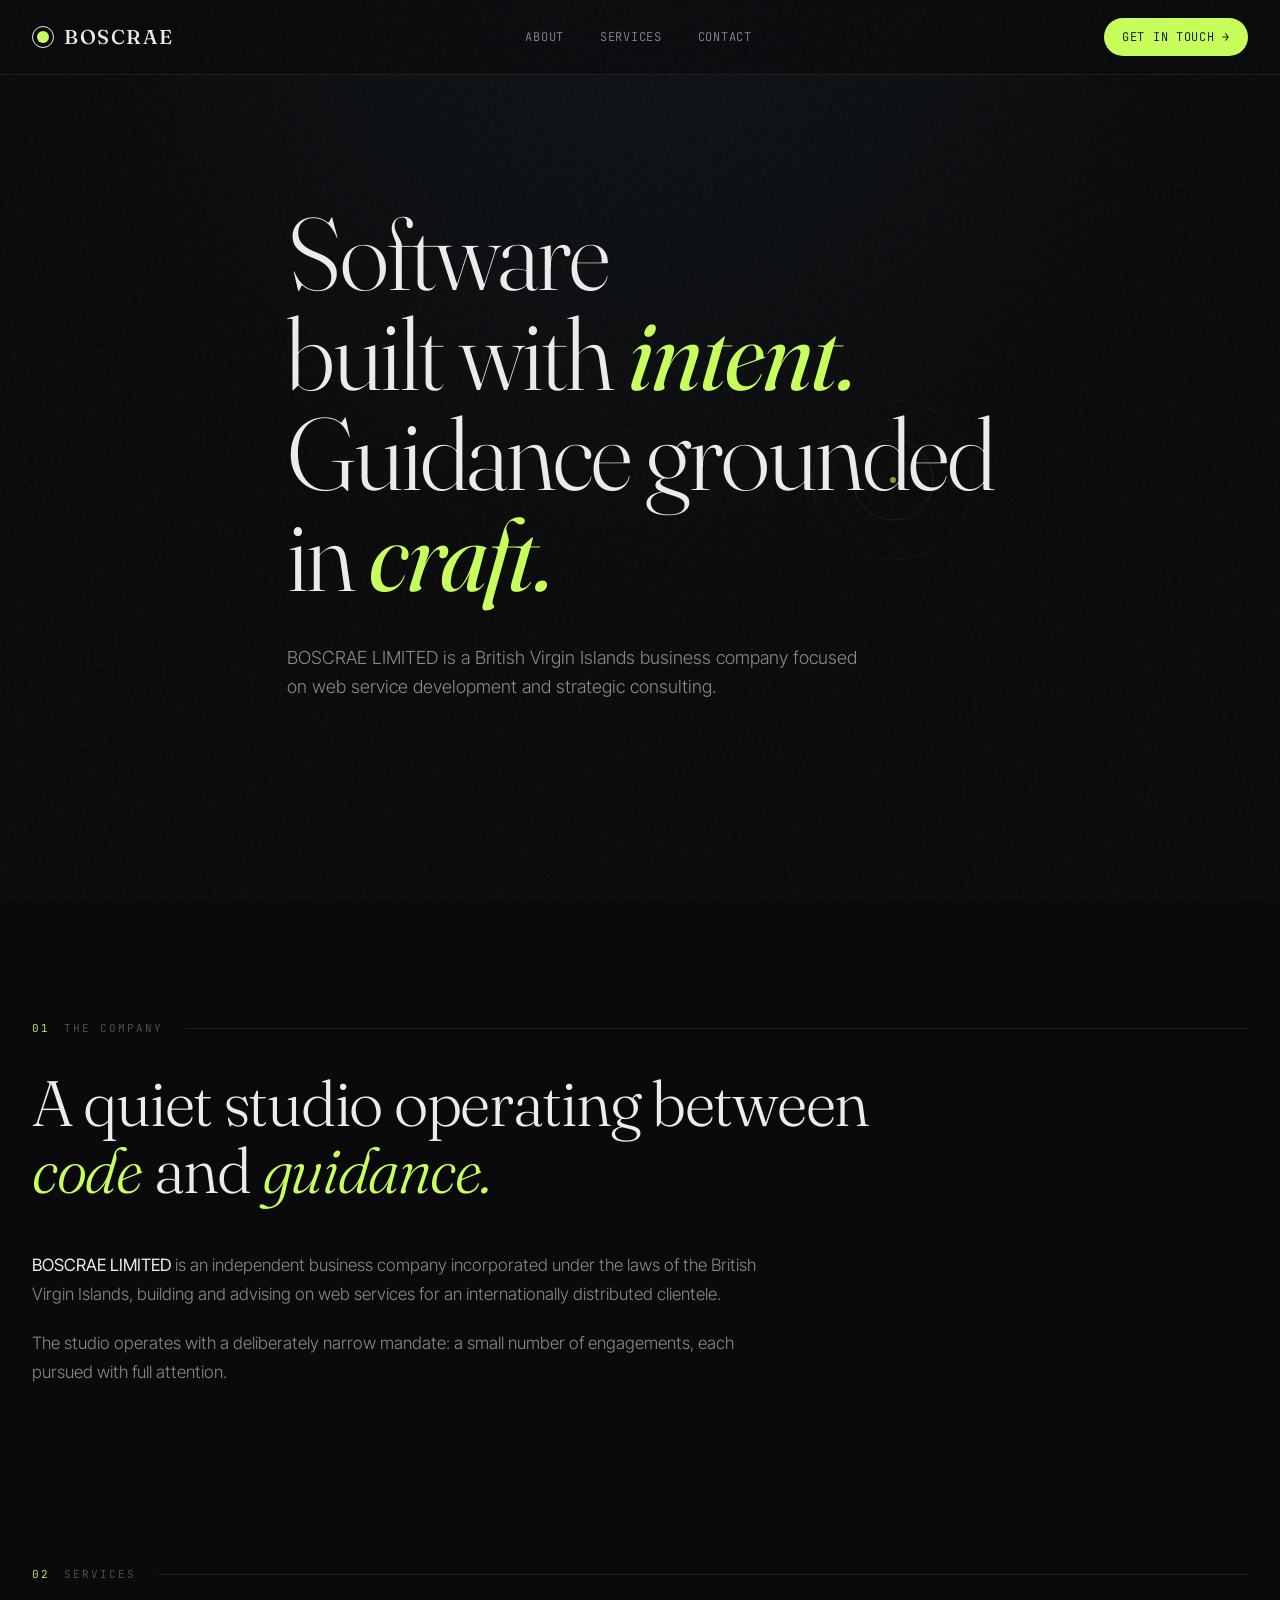
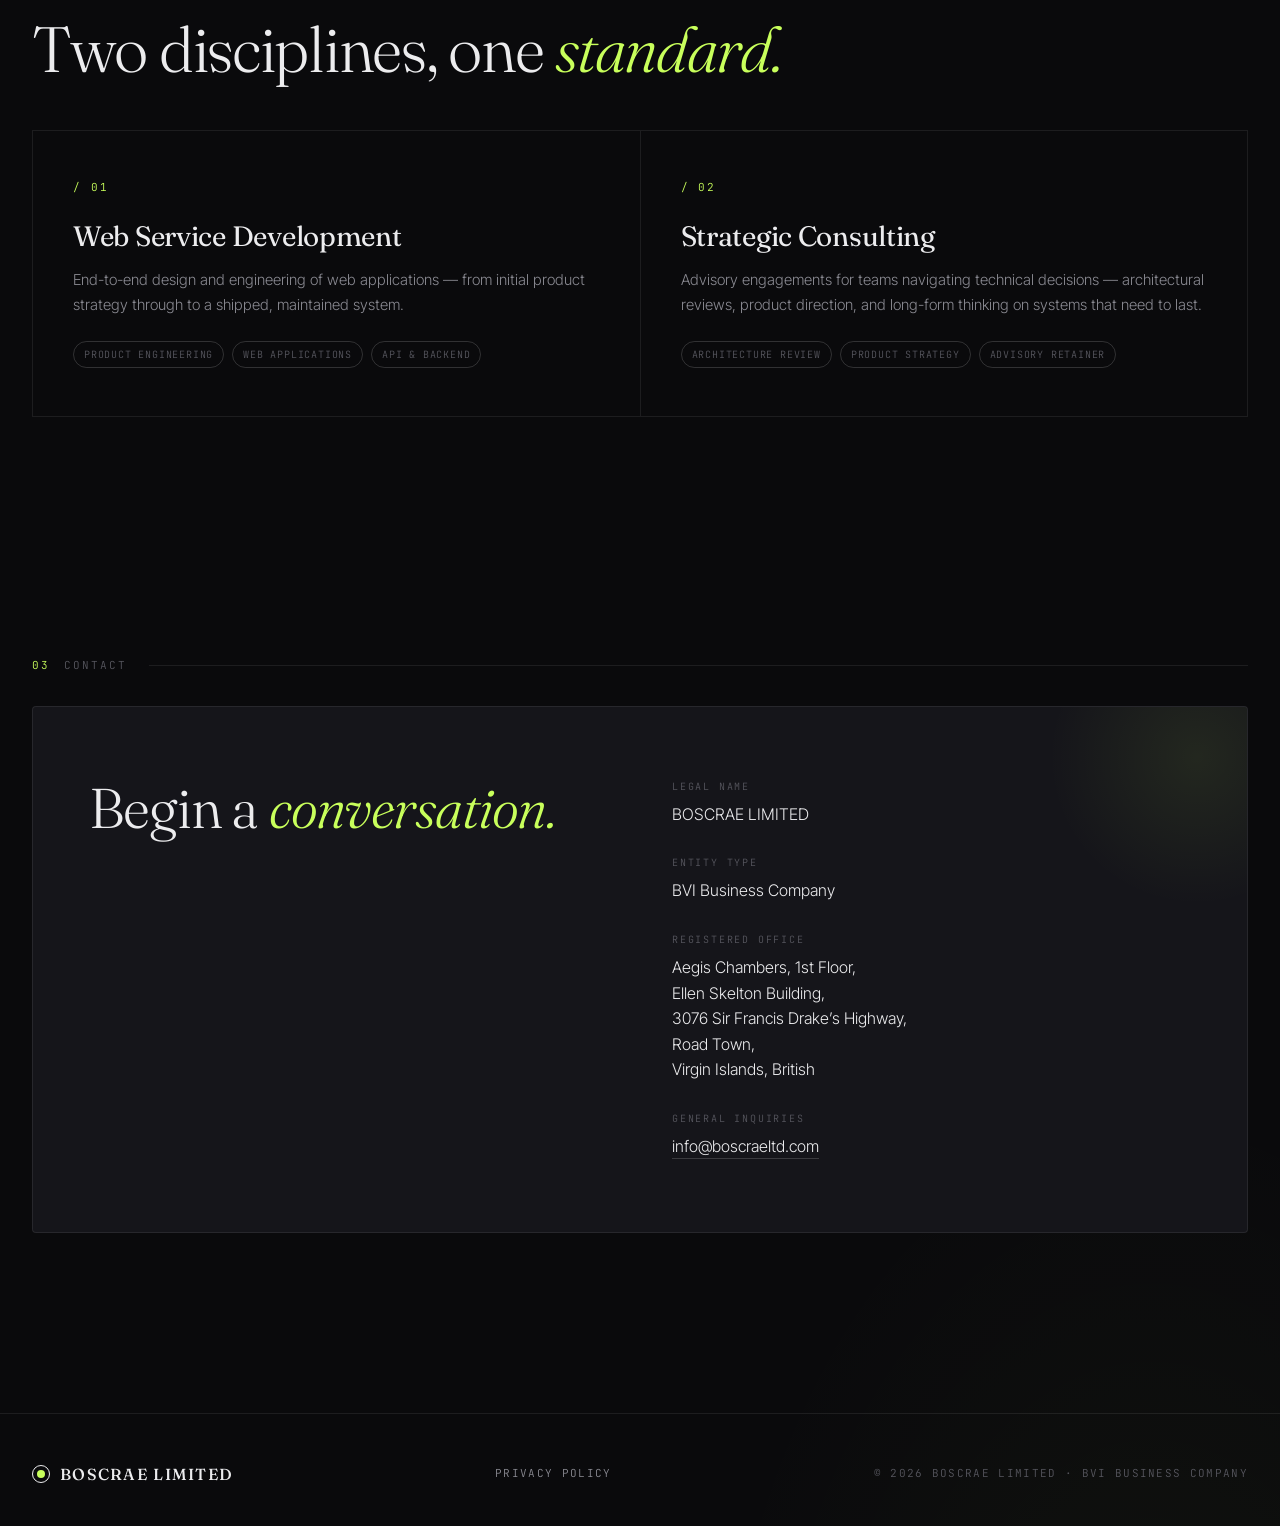
==== index.html @ a2f802ce "Add files via upload" ====
<!DOCTYPE html>
<html lang="en">
<head>
<meta charset="UTF-8" />
<meta name="viewport" content="width=device-width, initial-scale=1.0" />
<title>BOSCRAE LIMITED — Software Development & Consulting</title>
<meta name="description" content="BOSCRAE LIMITED is a British Virgin Islands business company providing web service development and consulting." />
<link rel="canonical" href="https://boscraeltd.com/" />
<link rel="preconnect" href="https://fonts.googleapis.com">
<link rel="preconnect" href="https://fonts.gstatic.com" crossorigin>
<link href="https://fonts.googleapis.com/css2?family=Fraunces:opsz,wght@9..144,300;9..144,400;9..144,500;9..144,600&family=JetBrains+Mono:wght@300;400;500&family=Inter+Tight:wght@300;400;500;600&display=swap" rel="stylesheet">
<style>
  :root {
    --bg: #0a0a0c;
    --bg-2: #101013;
    --surface: #15151a;
    --line: rgba(255,255,255,0.08);
    --line-strong: rgba(255,255,255,0.16);
    --text: #ececee;
    --text-dim: #8a8a92;
    --text-mute: #56565e;
    --accent: #c8ff5b;
    --accent-2: #6ee7ff;
    --serif: "Fraunces", "Times New Roman", serif;
    --sans: "Inter Tight", -apple-system, BlinkMacSystemFont, sans-serif;
    --mono: "JetBrains Mono", ui-monospace, monospace;
  }

  * { box-sizing: border-box; margin: 0; padding: 0; }
  html { scroll-behavior: smooth; }
  body {
    background: var(--bg);
    color: var(--text);
    font-family: var(--sans);
    font-weight: 300;
    line-height: 1.5;
    -webkit-font-smoothing: antialiased;
    overflow-x: hidden;
    background-image:
      radial-gradient(ellipse 80% 50% at 50% -10%, rgba(110,231,255,0.06), transparent 60%),
      radial-gradient(ellipse 60% 40% at 90% 110%, rgba(200,255,91,0.04), transparent 60%);
  }

  body::before {
    content: "";
    position: fixed; inset: 0;
    pointer-events: none;
    opacity: 0.035;
    z-index: 100;
    background-image: url("data:image/svg+xml,%3Csvg viewBox='0 0 200 200' xmlns='http://www.w3.org/2000/svg'%3E%3Cfilter id='n'%3E%3CfeTurbulence type='fractalNoise' baseFrequency='0.9' numOctaves='3'/%3E%3C/filter%3E%3Crect width='100%25' height='100%25' filter='url(%23n)'/%3E%3C/svg%3E");
  }

  .container {
    max-width: 1280px;
    margin: 0 auto;
    padding: 0 32px;
  }

  /* ============ NAV ============ */
  nav {
    position: fixed;
    top: 0; left: 0; right: 0;
    z-index: 50;
    backdrop-filter: blur(20px);
    -webkit-backdrop-filter: blur(20px);
    background: rgba(10,10,12,0.65);
    border-bottom: 1px solid var(--line);
  }
  .nav-inner {
    display: flex;
    align-items: center;
    justify-content: space-between;
    padding: 18px 32px;
    max-width: 1280px;
    margin: 0 auto;
  }
  .logo {
    font-family: var(--serif);
    font-size: 20px;
    font-weight: 500;
    letter-spacing: 0.08em;
    display: flex;
    align-items: center;
    gap: 10px;
  }
  .logo-mark {
    width: 22px; height: 22px;
    border: 1.5px solid var(--text);
    border-radius: 50%;
    position: relative;
    display: inline-block;
  }
  .logo-mark::after {
    content: "";
    position: absolute;
    inset: 4px;
    background: var(--accent);
    border-radius: 50%;
  }
  .nav-links {
    display: flex;
    gap: 36px;
    font-family: var(--mono);
    font-size: 12px;
    letter-spacing: 0.06em;
    text-transform: uppercase;
  }
  .nav-links a {
    color: var(--text-dim);
    text-decoration: none;
    transition: color 0.2s;
  }
  .nav-links a:hover { color: var(--text); }
  .nav-cta {
    font-family: var(--mono);
    font-size: 12px;
    letter-spacing: 0.06em;
    text-transform: uppercase;
    color: var(--bg);
    background: var(--accent);
    padding: 10px 18px;
    border-radius: 100px;
    text-decoration: none;
    transition: transform 0.2s, box-shadow 0.2s;
  }
  .nav-cta:hover {
    transform: translateY(-1px);
    box-shadow: 0 8px 24px rgba(200,255,91,0.2);
  }

  @media (max-width: 768px) {
    .nav-links { display: none; }
  }

  /* ============ HERO ============ */
  .hero {
    min-height: 100vh;
    display: flex;
    flex-direction: column;
    justify-content: center;
    position: relative;
    padding: 140px 0 80px;
  }
  .hero-meta {
    display: flex;
    align-items: center;
    gap: 14px;
    font-family: var(--mono);
    font-size: 11px;
    letter-spacing: 0.18em;
    text-transform: uppercase;
    color: var(--text-mute);
    margin-bottom: 48px;
    animation: fadeUp 0.8s ease 0.1s both;
  }
  .hero-meta .dot {
    width: 6px; height: 6px;
    background: var(--accent);
    border-radius: 50%;
    box-shadow: 0 0 12px var(--accent);
  }
  .hero-meta .divider {
    width: 40px; height: 1px;
    background: var(--line-strong);
  }
  h1 {
    font-family: var(--serif);
    font-weight: 300;
    font-size: clamp(48px, 8vw, 112px);
    line-height: 0.98;
    letter-spacing: -0.02em;
    margin-bottom: 40px;
    animation: fadeUp 0.9s ease 0.2s both;
  }
  h1 em {
    font-style: italic;
    font-weight: 400;
    color: var(--accent);
    font-feature-settings: "ss01";
  }
  .hero-sub {
    max-width: 580px;
    font-size: 18px;
    color: var(--text-dim);
    margin-bottom: 56px;
    line-height: 1.6;
    animation: fadeUp 1s ease 0.35s both;
  }
  .hero-grid {
    display: grid;
    grid-template-columns: repeat(3, 1fr);
    gap: 24px;
    border-top: 1px solid var(--line);
    padding-top: 32px;
    animation: fadeUp 1.1s ease 0.5s both;
  }
  .hero-grid > div {
    border-left: 1px solid var(--line);
    padding-left: 20px;
  }
  .hero-grid > div:first-child {
    border-left: none;
    padding-left: 0;
  }
  .hero-grid-label {
    font-family: var(--mono);
    font-size: 10px;
    letter-spacing: 0.18em;
    text-transform: uppercase;
    color: var(--text-mute);
    margin-bottom: 8px;
  }
  .hero-grid-value {
    font-family: var(--serif);
    font-size: 18px;
    color: var(--text);
  }
  @media (max-width: 768px) {
    .hero-grid { grid-template-columns: 1fr; gap: 0; }
    .hero-grid > div {
      border-left: none;
      padding-left: 0;
      padding-top: 18px;
      padding-bottom: 18px;
      border-top: 1px solid var(--line);
    }
    .hero-grid > div:first-child {
      border-top: none;
      padding-top: 0;
    }
  }

  @keyframes fadeUp {
    from { opacity: 0; transform: translateY(20px); }
    to { opacity: 1; transform: translateY(0); }
  }

  /* ============ SECTIONS ============ */
  section.block {
    padding: 120px 0;
    position: relative;
  }

  .section-label {
    display: flex;
    align-items: center;
    gap: 14px;
    font-family: var(--mono);
    font-size: 11px;
    letter-spacing: 0.18em;
    text-transform: uppercase;
    color: var(--text-mute);
    margin-bottom: 32px;
  }
  .section-label .num {
    color: var(--accent);
  }
  .section-label::after {
    content: "";
    flex: 1;
    height: 1px;
    background: var(--line);
    margin-left: 8px;
  }

  h2 {
    font-family: var(--serif);
    font-weight: 300;
    font-size: clamp(36px, 5vw, 64px);
    line-height: 1.05;
    letter-spacing: -0.02em;
    margin-bottom: 48px;
    max-width: 900px;
  }
  h2 em {
    font-style: italic;
    color: var(--accent);
  }

  /* ============ ABOUT ============ */
  .about-grid {
    display: grid;
    grid-template-columns: 1fr 1.2fr;
    gap: 80px;
    align-items: start;
  }
  .about-text {
    max-width: 760px;
  }
  .about-text p {
    font-size: 17px;
    line-height: 1.7;
    color: var(--text-dim);
    margin-bottom: 20px;
  }
  .about-text p strong {
    color: var(--text);
    font-weight: 400;
  }
  .about-card {
    background: var(--surface);
    border: 1px solid var(--line);
    border-radius: 4px;
    padding: 36px;
    position: relative;
    overflow: hidden;
  }
  .about-card::before {
    content: "";
    position: absolute;
    top: 0; left: 0; right: 0;
    height: 1px;
    background: linear-gradient(90deg, transparent, var(--accent), transparent);
  }
  .about-card-row {
    display: grid;
    grid-template-columns: 150px 1fr;
    padding: 20px 0;
    border-bottom: 1px solid var(--line);
    gap: 24px;
  }
  .about-card-row:last-child { border-bottom: none; }
  .about-card-row:first-child { padding-top: 0; }
  .about-card-key {
    font-family: var(--mono);
    font-size: 11px;
    letter-spacing: 0.12em;
    text-transform: uppercase;
    color: var(--text-mute);
    padding-top: 3px;
  }
  .about-card-val {
    font-size: 15px;
    color: var(--text);
    line-height: 1.6;
  }

  @media (max-width: 900px) {
    .about-grid { grid-template-columns: 1fr; gap: 48px; }
    .about-card-row { grid-template-columns: 1fr; gap: 8px; }
  }

  /* ============ SERVICES ============ */
  .services {
    display: grid;
    grid-template-columns: repeat(2, 1fr);
    gap: 0;
    border-top: 1px solid var(--line);
    border-left: 1px solid var(--line);
  }
  .service {
    padding: 48px 40px;
    border-right: 1px solid var(--line);
    border-bottom: 1px solid var(--line);
    transition: background 0.3s;
    position: relative;
  }
  .service:hover {
    background: var(--bg-2);
  }
  .service-num {
    font-family: var(--mono);
    font-size: 11px;
    letter-spacing: 0.18em;
    color: var(--accent);
    margin-bottom: 24px;
  }
  .service-title {
    font-family: var(--serif);
    font-size: 28px;
    font-weight: 400;
    line-height: 1.15;
    margin-bottom: 16px;
    letter-spacing: -0.01em;
  }
  .service-desc {
    color: var(--text-dim);
    font-size: 15px;
    line-height: 1.65;
    margin-bottom: 24px;
  }
  .service-tags {
    display: flex;
    flex-wrap: wrap;
    gap: 8px;
  }
  .service-tag {
    font-family: var(--mono);
    font-size: 10px;
    letter-spacing: 0.08em;
    text-transform: uppercase;
    color: var(--text-mute);
    padding: 5px 10px;
    border: 1px solid var(--line-strong);
    border-radius: 100px;
  }

  @media (max-width: 768px) {
    .services { grid-template-columns: 1fr; }
  }

  /* ============ CONTACT ============ */
  .contact-block {
    background: var(--surface);
    border: 1px solid var(--line);
    border-radius: 4px;
    padding: 72px 56px;
    position: relative;
    overflow: hidden;
  }
  .contact-block::before {
    content: "";
    position: absolute;
    top: -100px; right: -100px;
    width: 300px; height: 300px;
    background: radial-gradient(circle, rgba(200,255,91,0.08), transparent 70%);
    pointer-events: none;
  }
  .contact-grid {
    display: grid;
    grid-template-columns: 1fr 1fr;
    gap: 64px;
    align-items: start;
    position: relative;
  }
  .contact-heading {
    font-family: var(--serif);
    font-size: clamp(36px, 5vw, 56px);
    line-height: 1.05;
    font-weight: 300;
    letter-spacing: -0.02em;
  }
  .contact-heading em {
    font-style: italic;
    color: var(--accent);
  }
  .contact-details {
    display: flex;
    flex-direction: column;
    gap: 28px;
  }
  .contact-row {
    display: flex;
    flex-direction: column;
    gap: 8px;
  }
  .contact-row-label {
    font-family: var(--mono);
    font-size: 10px;
    letter-spacing: 0.18em;
    text-transform: uppercase;
    color: var(--text-mute);
  }
  .contact-row-value {
    font-size: 16px;
    color: var(--text);
    line-height: 1.6;
  }
  .contact-row-value a {
    color: var(--text);
    text-decoration: none;
    border-bottom: 1px solid var(--line-strong);
    padding-bottom: 2px;
    transition: border-color 0.2s;
  }
  .contact-row-value a:hover {
    border-color: var(--accent);
  }
  @media (max-width: 900px) {
    .contact-block { padding: 48px 32px; }
    .contact-grid { grid-template-columns: 1fr; gap: 40px; }
  }

  /* ============ FOOTER ============ */
  footer {
    border-top: 1px solid var(--line);
    padding: 48px 0 40px;
    margin-top: 60px;
  }
  .footer-inner {
    display: flex;
    justify-content: space-between;
    align-items: center;
    flex-wrap: wrap;
    gap: 20px;
  }
  .footer-text {
    font-family: var(--mono);
    font-size: 11px;
    letter-spacing: 0.12em;
    text-transform: uppercase;
    color: var(--text-mute);
  }
  .footer-links {
    display: flex;
    gap: 24px;
  }
  .footer-links a {
    font-family: var(--mono);
    font-size: 11px;
    letter-spacing: 0.12em;
    text-transform: uppercase;
    color: var(--text-dim);
    text-decoration: none;
    transition: color 0.2s;
  }
  .footer-links a:hover { color: var(--accent); }

  /* Sigil decoration */
  .sigil {
    position: absolute;
    right: 32px;
    top: 50%;
    transform: translateY(-50%);
    width: 200px;
    height: 200px;
    opacity: 0.6;
    pointer-events: none;
  }
  @media (max-width: 1100px) { .sigil { display: none; } }

</style>
</head>
<body>

<nav>
  <div class="nav-inner">
    <div class="logo">
      <span class="logo-mark"></span>
      BOSCRAE
    </div>
    <div class="nav-links">
      <a href="#about">About</a>
      <a href="#services">Services</a>
      <a href="#contact">Contact</a>
    </div>
    <a href="#contact" class="nav-cta">Get in touch →</a>
  </div>
</nav>

<!-- HERO -->
<header class="hero">
  <div class="container" style="position: relative;">
    <h1>
      Software<br/>
      built with <em>intent.</em><br/>
      Guidance grounded<br/>
      in <em>craft.</em>
    </h1>

    <p class="hero-sub">
      BOSCRAE LIMITED is a British Virgin Islands business company
      focused on web service development and strategic consulting.
    </p>

    <svg class="sigil" viewBox="0 0 200 200" fill="none">
      <circle cx="100" cy="100" r="80" stroke="rgba(255,255,255,0.15)" stroke-width="0.5"/>
      <circle cx="100" cy="100" r="60" stroke="rgba(255,255,255,0.1)" stroke-width="0.5"/>
      <circle cx="100" cy="100" r="40" stroke="rgba(200,255,91,0.3)" stroke-width="0.5"/>
      <line x1="20" y1="100" x2="180" y2="100" stroke="rgba(255,255,255,0.08)" stroke-width="0.5"/>
      <line x1="100" y1="20" x2="100" y2="180" stroke="rgba(255,255,255,0.08)" stroke-width="0.5"/>
      <circle cx="100" cy="100" r="3" fill="#c8ff5b"/>
    </svg>
  </div>
</header>

<!-- ABOUT -->
<section id="about" class="block">
  <div class="container">
    <div class="section-label">
      <span class="num">01</span>
      <span>The Company</span>
    </div>
    <h2>A quiet studio operating between <em>code</em> and <em>guidance.</em></h2>

    <div class="about-text">
      <p>
        <strong>BOSCRAE LIMITED</strong> is an independent business company
        incorporated under the laws of the British Virgin Islands, building
        and advising on web services for an internationally distributed
        clientele.
      </p>
      <p>
        The studio operates with a deliberately narrow mandate: a small
        number of engagements, each pursued with full attention.
      </p>
    </div>
  </div>
</section>

<!-- SERVICES -->
<section id="services" class="block" style="padding-top: 40px;">
  <div class="container">
    <div class="section-label">
      <span class="num">02</span>
      <span>Services</span>
    </div>
    <h2>Two disciplines, one <em>standard.</em></h2>

    <div class="services">
      <div class="service">
        <div class="service-num">/ 01</div>
        <div class="service-title">Web Service Development</div>
        <div class="service-desc">
          End-to-end design and engineering of web applications —
          from initial product strategy through to a shipped, maintained system.
        </div>
        <div class="service-tags">
          <span class="service-tag">Product engineering</span>
          <span class="service-tag">Web applications</span>
          <span class="service-tag">API &amp; backend</span>
        </div>
      </div>

      <div class="service">
        <div class="service-num">/ 02</div>
        <div class="service-title">Strategic Consulting</div>
        <div class="service-desc">
          Advisory engagements for teams navigating technical decisions —
          architectural reviews, product direction, and long-form thinking on
          systems that need to last.
        </div>
        <div class="service-tags">
          <span class="service-tag">Architecture review</span>
          <span class="service-tag">Product strategy</span>
          <span class="service-tag">Advisory retainer</span>
        </div>
      </div>
    </div>
  </div>
</section>

<!-- CONTACT -->
<section id="contact" class="block">
  <div class="container">
    <div class="section-label">
      <span class="num">03</span>
      <span>Contact</span>
    </div>

    <div class="contact-block">
      <div class="contact-grid">
        <div class="contact-heading">
          Begin a <em>conversation.</em>
        </div>
        <div class="contact-details">
          <div class="contact-row">
            <div class="contact-row-label">Legal Name</div>
            <div class="contact-row-value">BOSCRAE LIMITED</div>
          </div>
          <div class="contact-row">
            <div class="contact-row-label">Entity Type</div>
            <div class="contact-row-value">BVI Business Company</div>
          </div>
          <div class="contact-row">
            <div class="contact-row-label">Registered Office</div>
            <div class="contact-row-value">
              Aegis Chambers, 1st Floor,<br/>
              Ellen Skelton Building,<br/>
              3076 Sir Francis Drake’s Highway,<br/>
              Road Town,<br/>
              Virgin Islands, British
            </div>
          </div>
          <div class="contact-row">
            <div class="contact-row-label">General Inquiries</div>
            <div class="contact-row-value">
              <a href="mailto:info@boscraeltd.com">info@boscraeltd.com</a>
            </div>
          </div>
        </div>
      </div>
    </div>
  </div>
</section>

<!-- FOOTER -->
<footer>
  <div class="container">
    <div class="footer-inner">
      <div class="logo" style="font-size: 16px;">
        <span class="logo-mark" style="width:18px; height:18px;"></span>
        BOSCRAE LIMITED
      </div>
      <div class="footer-links">
        <a href="privacy.html">Privacy Policy</a>
      </div>
      <div class="footer-text">
        © 2026 BOSCRAE LIMITED · BVI Business Company
      </div>
    </div>
  </div>
</footer>

</body>
</html>
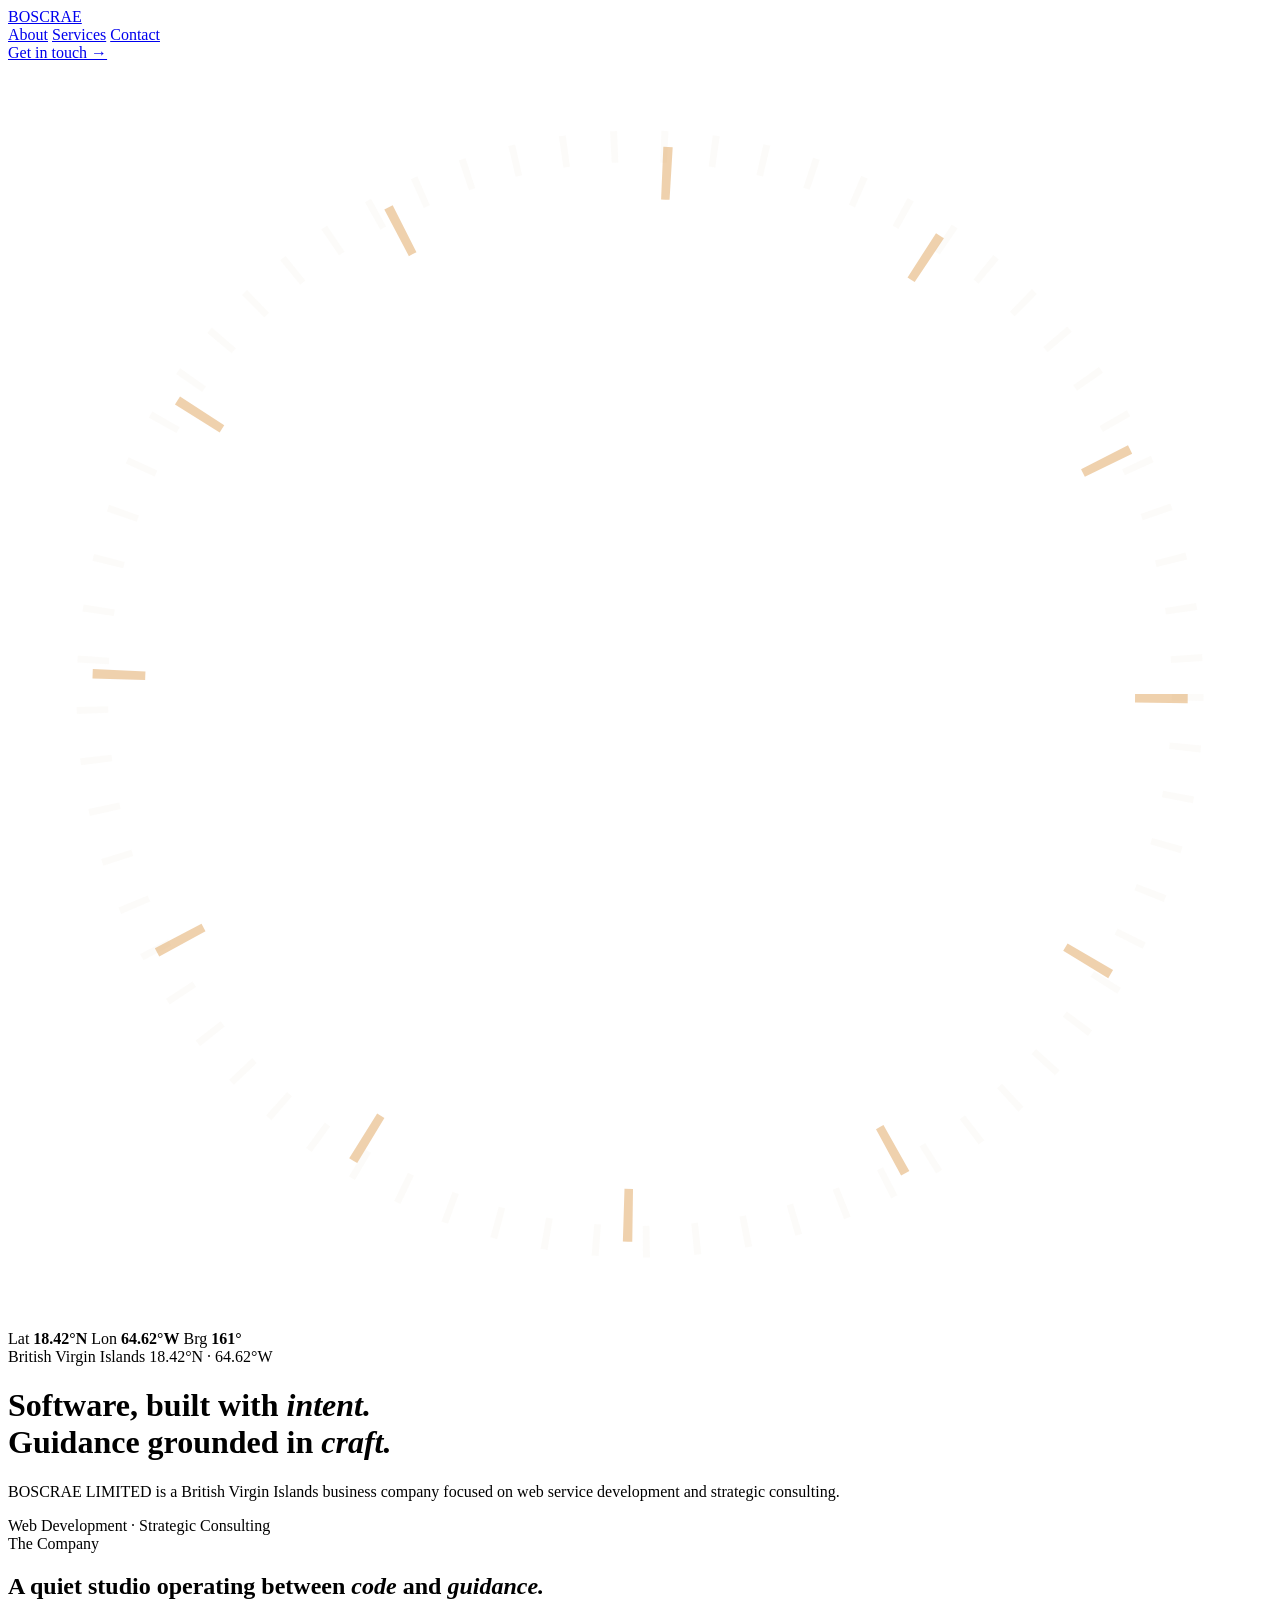
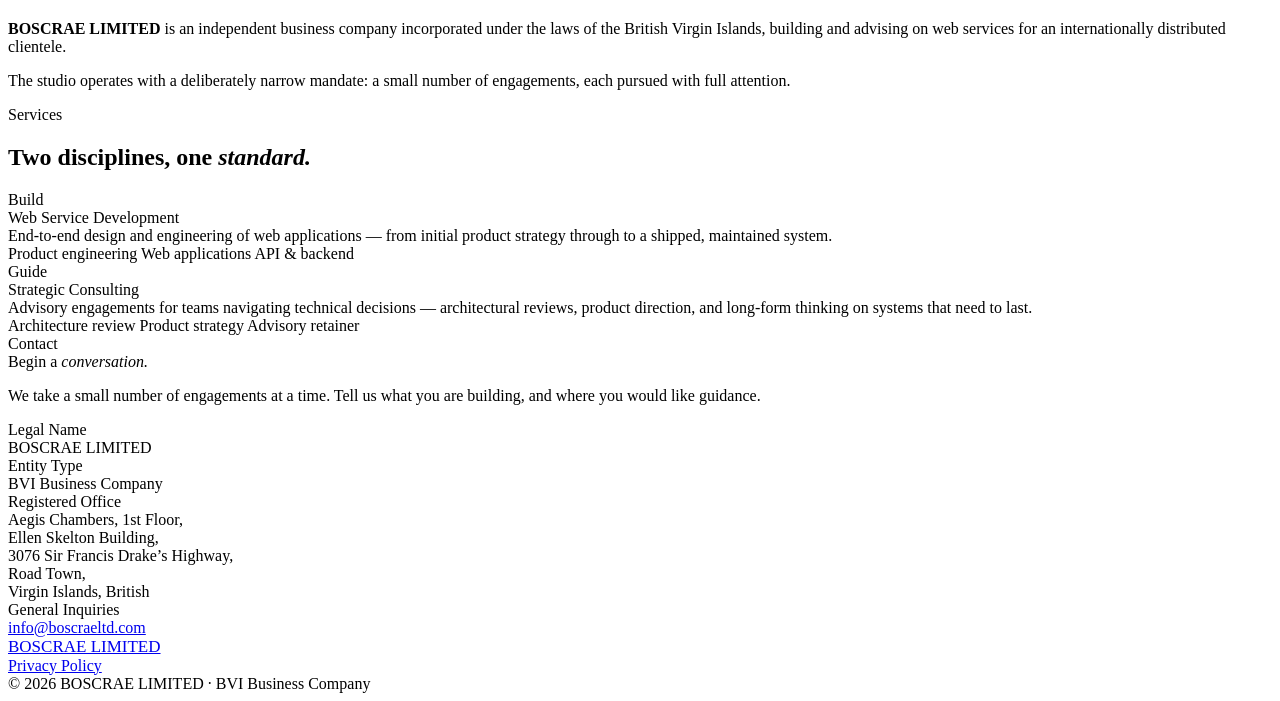
==== commit fc2f4524: "Add files via upload" ====
--- a/index.html
+++ b/index.html
@@ -5,530 +5,21 @@
 <meta name="viewport" content="width=device-width, initial-scale=1.0" />
 <title>BOSCRAE LIMITED — Software Development & Consulting</title>
 <meta name="description" content="BOSCRAE LIMITED is a British Virgin Islands business company providing web service development and consulting." />
+<meta name="theme-color" content="#0B1417" />
 <link rel="canonical" href="https://boscraeltd.com/" />
 <link rel="preconnect" href="https://fonts.googleapis.com">
 <link rel="preconnect" href="https://fonts.gstatic.com" crossorigin>
-<link href="https://fonts.googleapis.com/css2?family=Fraunces:opsz,wght@9..144,300;9..144,400;9..144,500;9..144,600&family=JetBrains+Mono:wght@300;400;500&family=Inter+Tight:wght@300;400;500;600&display=swap" rel="stylesheet">
-<style>
-  :root {
-    --bg: #0a0a0c;
-    --bg-2: #101013;
-    --surface: #15151a;
-    --line: rgba(255,255,255,0.08);
-    --line-strong: rgba(255,255,255,0.16);
-    --text: #ececee;
-    --text-dim: #8a8a92;
-    --text-mute: #56565e;
-    --accent: #c8ff5b;
-    --accent-2: #6ee7ff;
-    --serif: "Fraunces", "Times New Roman", serif;
-    --sans: "Inter Tight", -apple-system, BlinkMacSystemFont, sans-serif;
-    --mono: "JetBrains Mono", ui-monospace, monospace;
-  }
-
-  * { box-sizing: border-box; margin: 0; padding: 0; }
-  html { scroll-behavior: smooth; }
-  body {
-    background: var(--bg);
-    color: var(--text);
-    font-family: var(--sans);
-    font-weight: 300;
-    line-height: 1.5;
-    -webkit-font-smoothing: antialiased;
-    overflow-x: hidden;
-    background-image:
-      radial-gradient(ellipse 80% 50% at 50% -10%, rgba(110,231,255,0.06), transparent 60%),
-      radial-gradient(ellipse 60% 40% at 90% 110%, rgba(200,255,91,0.04), transparent 60%);
-  }
-
-  body::before {
-    content: "";
-    position: fixed; inset: 0;
-    pointer-events: none;
-    opacity: 0.035;
-    z-index: 100;
-    background-image: url("data:image/svg+xml,%3Csvg viewBox='0 0 200 200' xmlns='http://www.w3.org/2000/svg'%3E%3Cfilter id='n'%3E%3CfeTurbulence type='fractalNoise' baseFrequency='0.9' numOctaves='3'/%3E%3C/filter%3E%3Crect width='100%25' height='100%25' filter='url(%23n)'/%3E%3C/svg%3E");
-  }
-
-  .container {
-    max-width: 1280px;
-    margin: 0 auto;
-    padding: 0 32px;
-  }
-
-  /* ============ NAV ============ */
-  nav {
-    position: fixed;
-    top: 0; left: 0; right: 0;
-    z-index: 50;
-    backdrop-filter: blur(20px);
-    -webkit-backdrop-filter: blur(20px);
-    background: rgba(10,10,12,0.65);
-    border-bottom: 1px solid var(--line);
-  }
-  .nav-inner {
-    display: flex;
-    align-items: center;
-    justify-content: space-between;
-    padding: 18px 32px;
-    max-width: 1280px;
-    margin: 0 auto;
-  }
-  .logo {
-    font-family: var(--serif);
-    font-size: 20px;
-    font-weight: 500;
-    letter-spacing: 0.08em;
-    display: flex;
-    align-items: center;
-    gap: 10px;
-  }
-  .logo-mark {
-    width: 22px; height: 22px;
-    border: 1.5px solid var(--text);
-    border-radius: 50%;
-    position: relative;
-    display: inline-block;
-  }
-  .logo-mark::after {
-    content: "";
-    position: absolute;
-    inset: 4px;
-    background: var(--accent);
-    border-radius: 50%;
-  }
-  .nav-links {
-    display: flex;
-    gap: 36px;
-    font-family: var(--mono);
-    font-size: 12px;
-    letter-spacing: 0.06em;
-    text-transform: uppercase;
-  }
-  .nav-links a {
-    color: var(--text-dim);
-    text-decoration: none;
-    transition: color 0.2s;
-  }
-  .nav-links a:hover { color: var(--text); }
-  .nav-cta {
-    font-family: var(--mono);
-    font-size: 12px;
-    letter-spacing: 0.06em;
-    text-transform: uppercase;
-    color: var(--bg);
-    background: var(--accent);
-    padding: 10px 18px;
-    border-radius: 100px;
-    text-decoration: none;
-    transition: transform 0.2s, box-shadow 0.2s;
-  }
-  .nav-cta:hover {
-    transform: translateY(-1px);
-    box-shadow: 0 8px 24px rgba(200,255,91,0.2);
-  }
-
-  @media (max-width: 768px) {
-    .nav-links { display: none; }
-  }
-
-  /* ============ HERO ============ */
-  .hero {
-    min-height: 100vh;
-    display: flex;
-    flex-direction: column;
-    justify-content: center;
-    position: relative;
-    padding: 140px 0 80px;
-  }
-  .hero-meta {
-    display: flex;
-    align-items: center;
-    gap: 14px;
-    font-family: var(--mono);
-    font-size: 11px;
-    letter-spacing: 0.18em;
-    text-transform: uppercase;
-    color: var(--text-mute);
-    margin-bottom: 48px;
-    animation: fadeUp 0.8s ease 0.1s both;
-  }
-  .hero-meta .dot {
-    width: 6px; height: 6px;
-    background: var(--accent);
-    border-radius: 50%;
-    box-shadow: 0 0 12px var(--accent);
-  }
-  .hero-meta .divider {
-    width: 40px; height: 1px;
-    background: var(--line-strong);
-  }
-  h1 {
-    font-family: var(--serif);
-    font-weight: 300;
-    font-size: clamp(48px, 8vw, 112px);
-    line-height: 0.98;
-    letter-spacing: -0.02em;
-    margin-bottom: 40px;
-    animation: fadeUp 0.9s ease 0.2s both;
-  }
-  h1 em {
-    font-style: italic;
-    font-weight: 400;
-    color: var(--accent);
-    font-feature-settings: "ss01";
-  }
-  .hero-sub {
-    max-width: 580px;
-    font-size: 18px;
-    color: var(--text-dim);
-    margin-bottom: 56px;
-    line-height: 1.6;
-    animation: fadeUp 1s ease 0.35s both;
-  }
-  .hero-grid {
-    display: grid;
-    grid-template-columns: repeat(3, 1fr);
-    gap: 24px;
-    border-top: 1px solid var(--line);
-    padding-top: 32px;
-    animation: fadeUp 1.1s ease 0.5s both;
-  }
-  .hero-grid > div {
-    border-left: 1px solid var(--line);
-    padding-left: 20px;
-  }
-  .hero-grid > div:first-child {
-    border-left: none;
-    padding-left: 0;
-  }
-  .hero-grid-label {
-    font-family: var(--mono);
-    font-size: 10px;
-    letter-spacing: 0.18em;
-    text-transform: uppercase;
-    color: var(--text-mute);
-    margin-bottom: 8px;
-  }
-  .hero-grid-value {
-    font-family: var(--serif);
-    font-size: 18px;
-    color: var(--text);
-  }
-  @media (max-width: 768px) {
-    .hero-grid { grid-template-columns: 1fr; gap: 0; }
-    .hero-grid > div {
-      border-left: none;
-      padding-left: 0;
-      padding-top: 18px;
-      padding-bottom: 18px;
-      border-top: 1px solid var(--line);
-    }
-    .hero-grid > div:first-child {
-      border-top: none;
-      padding-top: 0;
-    }
-  }
-
-  @keyframes fadeUp {
-    from { opacity: 0; transform: translateY(20px); }
-    to { opacity: 1; transform: translateY(0); }
-  }
-
-  /* ============ SECTIONS ============ */
-  section.block {
-    padding: 120px 0;
-    position: relative;
-  }
-
-  .section-label {
-    display: flex;
-    align-items: center;
-    gap: 14px;
-    font-family: var(--mono);
-    font-size: 11px;
-    letter-spacing: 0.18em;
-    text-transform: uppercase;
-    color: var(--text-mute);
-    margin-bottom: 32px;
-  }
-  .section-label .num {
-    color: var(--accent);
-  }
-  .section-label::after {
-    content: "";
-    flex: 1;
-    height: 1px;
-    background: var(--line);
-    margin-left: 8px;
-  }
-
-  h2 {
-    font-family: var(--serif);
-    font-weight: 300;
-    font-size: clamp(36px, 5vw, 64px);
-    line-height: 1.05;
-    letter-spacing: -0.02em;
-    margin-bottom: 48px;
-    max-width: 900px;
-  }
-  h2 em {
-    font-style: italic;
-    color: var(--accent);
-  }
-
-  /* ============ ABOUT ============ */
-  .about-grid {
-    display: grid;
-    grid-template-columns: 1fr 1.2fr;
-    gap: 80px;
-    align-items: start;
-  }
-  .about-text {
-    max-width: 760px;
-  }
-  .about-text p {
-    font-size: 17px;
-    line-height: 1.7;
-    color: var(--text-dim);
-    margin-bottom: 20px;
-  }
-  .about-text p strong {
-    color: var(--text);
-    font-weight: 400;
-  }
-  .about-card {
-    background: var(--surface);
-    border: 1px solid var(--line);
-    border-radius: 4px;
-    padding: 36px;
-    position: relative;
-    overflow: hidden;
-  }
-  .about-card::before {
-    content: "";
-    position: absolute;
-    top: 0; left: 0; right: 0;
-    height: 1px;
-    background: linear-gradient(90deg, transparent, var(--accent), transparent);
-  }
-  .about-card-row {
-    display: grid;
-    grid-template-columns: 150px 1fr;
-    padding: 20px 0;
-    border-bottom: 1px solid var(--line);
-    gap: 24px;
-  }
-  .about-card-row:last-child { border-bottom: none; }
-  .about-card-row:first-child { padding-top: 0; }
-  .about-card-key {
-    font-family: var(--mono);
-    font-size: 11px;
-    letter-spacing: 0.12em;
-    text-transform: uppercase;
-    color: var(--text-mute);
-    padding-top: 3px;
-  }
-  .about-card-val {
-    font-size: 15px;
-    color: var(--text);
-    line-height: 1.6;
-  }
-
-  @media (max-width: 900px) {
-    .about-grid { grid-template-columns: 1fr; gap: 48px; }
-    .about-card-row { grid-template-columns: 1fr; gap: 8px; }
-  }
-
-  /* ============ SERVICES ============ */
-  .services {
-    display: grid;
-    grid-template-columns: repeat(2, 1fr);
-    gap: 0;
-    border-top: 1px solid var(--line);
-    border-left: 1px solid var(--line);
-  }
-  .service {
-    padding: 48px 40px;
-    border-right: 1px solid var(--line);
-    border-bottom: 1px solid var(--line);
-    transition: background 0.3s;
-    position: relative;
-  }
-  .service:hover {
-    background: var(--bg-2);
-  }
-  .service-num {
-    font-family: var(--mono);
-    font-size: 11px;
-    letter-spacing: 0.18em;
-    color: var(--accent);
-    margin-bottom: 24px;
-  }
-  .service-title {
-    font-family: var(--serif);
-    font-size: 28px;
-    font-weight: 400;
-    line-height: 1.15;
-    margin-bottom: 16px;
-    letter-spacing: -0.01em;
-  }
-  .service-desc {
-    color: var(--text-dim);
-    font-size: 15px;
-    line-height: 1.65;
-    margin-bottom: 24px;
-  }
-  .service-tags {
-    display: flex;
-    flex-wrap: wrap;
-    gap: 8px;
-  }
-  .service-tag {
-    font-family: var(--mono);
-    font-size: 10px;
-    letter-spacing: 0.08em;
-    text-transform: uppercase;
-    color: var(--text-mute);
-    padding: 5px 10px;
-    border: 1px solid var(--line-strong);
-    border-radius: 100px;
-  }
-
-  @media (max-width: 768px) {
-    .services { grid-template-columns: 1fr; }
-  }
-
-  /* ============ CONTACT ============ */
-  .contact-block {
-    background: var(--surface);
-    border: 1px solid var(--line);
-    border-radius: 4px;
-    padding: 72px 56px;
-    position: relative;
-    overflow: hidden;
-  }
-  .contact-block::before {
-    content: "";
-    position: absolute;
-    top: -100px; right: -100px;
-    width: 300px; height: 300px;
-    background: radial-gradient(circle, rgba(200,255,91,0.08), transparent 70%);
-    pointer-events: none;
-  }
-  .contact-grid {
-    display: grid;
-    grid-template-columns: 1fr 1fr;
-    gap: 64px;
-    align-items: start;
-    position: relative;
-  }
-  .contact-heading {
-    font-family: var(--serif);
-    font-size: clamp(36px, 5vw, 56px);
-    line-height: 1.05;
-    font-weight: 300;
-    letter-spacing: -0.02em;
-  }
-  .contact-heading em {
-    font-style: italic;
-    color: var(--accent);
-  }
-  .contact-details {
-    display: flex;
-    flex-direction: column;
-    gap: 28px;
-  }
-  .contact-row {
-    display: flex;
-    flex-direction: column;
-    gap: 8px;
-  }
-  .contact-row-label {
-    font-family: var(--mono);
-    font-size: 10px;
-    letter-spacing: 0.18em;
-    text-transform: uppercase;
-    color: var(--text-mute);
-  }
-  .contact-row-value {
-    font-size: 16px;
-    color: var(--text);
-    line-height: 1.6;
-  }
-  .contact-row-value a {
-    color: var(--text);
-    text-decoration: none;
-    border-bottom: 1px solid var(--line-strong);
-    padding-bottom: 2px;
-    transition: border-color 0.2s;
-  }
-  .contact-row-value a:hover {
-    border-color: var(--accent);
-  }
-  @media (max-width: 900px) {
-    .contact-block { padding: 48px 32px; }
-    .contact-grid { grid-template-columns: 1fr; gap: 40px; }
-  }
-
-  /* ============ FOOTER ============ */
-  footer {
-    border-top: 1px solid var(--line);
-    padding: 48px 0 40px;
-    margin-top: 60px;
-  }
-  .footer-inner {
-    display: flex;
-    justify-content: space-between;
-    align-items: center;
-    flex-wrap: wrap;
-    gap: 20px;
-  }
-  .footer-text {
-    font-family: var(--mono);
-    font-size: 11px;
-    letter-spacing: 0.12em;
-    text-transform: uppercase;
-    color: var(--text-mute);
-  }
-  .footer-links {
-    display: flex;
-    gap: 24px;
-  }
-  .footer-links a {
-    font-family: var(--mono);
-    font-size: 11px;
-    letter-spacing: 0.12em;
-    text-transform: uppercase;
-    color: var(--text-dim);
-    text-decoration: none;
-    transition: color 0.2s;
-  }
-  .footer-links a:hover { color: var(--accent); }
-
-  /* Sigil decoration */
-  .sigil {
-    position: absolute;
-    right: 32px;
-    top: 50%;
-    transform: translateY(-50%);
-    width: 200px;
-    height: 200px;
-    opacity: 0.6;
-    pointer-events: none;
-  }
-  @media (max-width: 1100px) { .sigil { display: none; } }
-
-</style>
+<link href="https://fonts.googleapis.com/css2?family=Instrument+Serif:ital@0;1&family=Inter+Tight:wght@300;400;500;600&family=JetBrains+Mono:wght@300;400;500&display=swap" rel="stylesheet">
+<link rel="stylesheet" href="styles.css">
 </head>
 <body>
 
 <nav>
   <div class="nav-inner">
-    <div class="logo">
-      <span class="logo-mark"></span>
+    <a href="index.html" class="logo">
+      <span class="logo-mark" aria-hidden="true"></span>
       BOSCRAE
-    </div>
+    </a>
     <div class="nav-links">
       <a href="#about">About</a>
       <a href="#services">Services</a>
@@ -540,40 +31,64 @@
 
 <!-- HERO -->
 <header class="hero">
-  <div class="container" style="position: relative;">
-    <h1>
-      Software<br/>
-      built with <em>intent.</em><br/>
-      Guidance grounded<br/>
-      in <em>craft.</em>
+
+  <div class="instrument" id="instrument" aria-hidden="true">
+    <svg viewBox="0 0 240 240" fill="none" xmlns="http://www.w3.org/2000/svg">
+      <circle class="inst-ring" cx="120" cy="120" r="110" stroke-width="1"/>
+      <circle class="inst-ring faint" cx="120" cy="120" r="82" stroke-width="1"/>
+      <circle class="inst-ring brass" cx="120" cy="120" r="54" stroke-width="1"/>
+      <circle cx="120" cy="120" r="104" fill="none" stroke="rgba(236,231,218,0.18)" stroke-width="6" stroke-dasharray="1.3 8.2"/>
+      <circle cx="120" cy="120" r="99" fill="none" stroke="rgba(224,164,92,0.5)" stroke-width="10" stroke-dasharray="1.7 50.6"/>
+      <text class="inst-cardinal" x="120" y="26" text-anchor="middle" dominant-baseline="middle">N</text>
+      <text class="inst-cardinal" x="120" y="216" text-anchor="middle" dominant-baseline="middle">S</text>
+      <text class="inst-cardinal" x="214" y="121" text-anchor="middle" dominant-baseline="middle">E</text>
+      <text class="inst-cardinal" x="26" y="121" text-anchor="middle" dominant-baseline="middle">W</text>
+      <g class="pointer" id="bearing">
+        <line class="inst-pointer" x1="120" y1="122" x2="120" y2="18"/>
+        <path d="M120 11 L116 23 L124 23 Z" fill="var(--brass)"/>
+      </g>
+      <circle class="inst-hub-ring" cx="120" cy="120" r="9" stroke-width="1"/>
+      <circle class="inst-hub" cx="120" cy="120" r="3.5"/>
+    </svg>
+    <div class="inst-readout">
+      <span>Lat <b>18.42°N</b></span>
+      <span>Lon <b>64.62°W</b></span>
+      <span>Brg <b id="bearing-readout">152°</b></span>
+    </div>
+  </div>
+
+  <div class="container">
+
+    <div class="hero-eyebrow anim-up">
+      <span>British Virgin Islands</span>
+      <span class="seg" aria-hidden="true"></span>
+      <span class="coord">18.42°N · 64.62°W</span>
+    </div>
+
+    <h1 class="anim-up">
+      Software, built with <em>intent.</em><br/>
+      Guidance grounded in <em>craft.</em>
     </h1>
 
-    <p class="hero-sub">
+    <p class="hero-sub anim-up">
       BOSCRAE LIMITED is a British Virgin Islands business company
       focused on web service development and strategic consulting.
     </p>
 
-    <svg class="sigil" viewBox="0 0 200 200" fill="none">
-      <circle cx="100" cy="100" r="80" stroke="rgba(255,255,255,0.15)" stroke-width="0.5"/>
-      <circle cx="100" cy="100" r="60" stroke="rgba(255,255,255,0.1)" stroke-width="0.5"/>
-      <circle cx="100" cy="100" r="40" stroke="rgba(200,255,91,0.3)" stroke-width="0.5"/>
-      <line x1="20" y1="100" x2="180" y2="100" stroke="rgba(255,255,255,0.08)" stroke-width="0.5"/>
-      <line x1="100" y1="20" x2="100" y2="180" stroke="rgba(255,255,255,0.08)" stroke-width="0.5"/>
-      <circle cx="100" cy="100" r="3" fill="#c8ff5b"/>
-    </svg>
+    <div class="hero-foot anim-up">
+      <span class="label">Web Development · Strategic Consulting</span>
+      <div class="measure" aria-hidden="true"></div>
+    </div>
+
   </div>
 </header>
 
 <!-- ABOUT -->
 <section id="about" class="block">
   <div class="container">
-    <div class="section-label">
-      <span class="num">01</span>
-      <span>The Company</span>
-    </div>
-    <h2>A quiet studio operating between <em>code</em> and <em>guidance.</em></h2>
-
-    <div class="about-text">
+    <div class="eyebrow reveal"><span>The Company</span></div>
+    <h2 class="reveal">A quiet studio operating between <em>code</em> and <em>guidance.</em></h2>
+    <div class="about-text reveal">
       <p>
         <strong>BOSCRAE LIMITED</strong> is an independent business company
         incorporated under the laws of the British Virgin Islands, building
@@ -589,17 +104,14 @@
 </section>
 
 <!-- SERVICES -->
-<section id="services" class="block" style="padding-top: 40px;">
-  <div class="container">
-    <div class="section-label">
-      <span class="num">02</span>
-      <span>Services</span>
-    </div>
-    <h2>Two disciplines, one <em>standard.</em></h2>
-
-    <div class="services">
+<section id="services" class="block tight">
+  <div class="container">
+    <div class="eyebrow reveal"><span>Services</span></div>
+    <h2 class="reveal">Two disciplines, one <em>standard.</em></h2>
+
+    <div class="services reveal">
       <div class="service">
-        <div class="service-num">/ 01</div>
+        <div class="service-mark"><span class="dot"></span>Build</div>
         <div class="service-title">Web Service Development</div>
         <div class="service-desc">
           End-to-end design and engineering of web applications —
@@ -613,7 +125,7 @@
       </div>
 
       <div class="service">
-        <div class="service-num">/ 02</div>
+        <div class="service-mark"><span class="dot"></span>Guide</div>
         <div class="service-title">Strategic Consulting</div>
         <div class="service-desc">
           Advisory engagements for teams navigating technical decisions —
@@ -633,15 +145,16 @@
 <!-- CONTACT -->
 <section id="contact" class="block">
   <div class="container">
-    <div class="section-label">
-      <span class="num">03</span>
-      <span>Contact</span>
-    </div>
-
-    <div class="contact-block">
+    <div class="eyebrow reveal"><span>Contact</span></div>
+
+    <div class="contact-block reveal">
       <div class="contact-grid">
-        <div class="contact-heading">
-          Begin a <em>conversation.</em>
+        <div>
+          <div class="contact-heading">Begin a <em>conversation.</em></div>
+          <p class="contact-after">
+            We take a small number of engagements at a time. Tell us what
+            you are building, and where you would like guidance.
+          </p>
         </div>
         <div class="contact-details">
           <div class="contact-row">
@@ -676,21 +189,81 @@
 
 <!-- FOOTER -->
 <footer>
-  <div class="container">
-    <div class="footer-inner">
-      <div class="logo" style="font-size: 16px;">
-        <span class="logo-mark" style="width:18px; height:18px;"></span>
-        BOSCRAE LIMITED
-      </div>
-      <div class="footer-links">
-        <a href="privacy.html">Privacy Policy</a>
-      </div>
-      <div class="footer-text">
-        © 2026 BOSCRAE LIMITED · BVI Business Company
-      </div>
-    </div>
+  <div class="footer-inner">
+    <a href="index.html" class="logo" style="font-size: 17px;">
+      <span class="logo-mark" aria-hidden="true"></span>
+      BOSCRAE LIMITED
+    </a>
+    <div class="footer-links">
+      <a href="privacy.html">Privacy Policy</a>
+    </div>
+    <div class="footer-text">© 2026 BOSCRAE LIMITED · BVI Business Company</div>
   </div>
 </footer>
+
+<script>
+(function () {
+  var reduce = window.matchMedia('(prefers-reduced-motion: reduce)').matches;
+
+  /* ---- Hero instrument: settle on load, follow pointer, idle sweep ---- */
+  var group = document.getElementById('bearing');
+  var inst = document.getElementById('instrument');
+  var out = document.getElementById('bearing-readout');
+  var REST = 152;
+
+  function paint(deg) {
+    deg = ((deg % 360) + 360) % 360;
+    group.setAttribute('transform', 'rotate(' + deg.toFixed(1) + ' 120 120)');
+    if (out) out.textContent = ('' + Math.round(deg)).padStart(3, '0') + '°';
+  }
+
+  if (group) {
+    if (reduce) {
+      paint(REST);
+    } else {
+      var shown = REST - 115, target = REST, following = false, lastMove = -1e9;
+      var fine = window.matchMedia('(pointer:fine)').matches;
+      paint(shown);
+
+      function frame(now) {
+        if (following && now - lastMove > 2600) following = false;
+        if (!following) target = REST + 15 * Math.sin(now * 0.00045) + 5 * Math.sin(now * 0.00104);
+        var diff = ((target - shown + 540) % 360) - 180;
+        shown += diff * (following ? 0.2 : 0.045);
+        paint(shown);
+        requestAnimationFrame(frame);
+      }
+      requestAnimationFrame(frame);
+
+      if (fine) {
+        var hero = document.querySelector('.hero');
+        hero.addEventListener('pointermove', function (e) {
+          var svg = inst.querySelector('svg');
+          var r = svg.getBoundingClientRect();
+          var dx = e.clientX - (r.left + r.width / 2);
+          var dy = e.clientY - (r.top + r.height / 2);
+          target = Math.atan2(dx, -dy) * 180 / Math.PI;
+          following = true;
+          lastMove = performance.now();
+        }, { passive: true });
+      }
+    }
+  }
+
+  /* ---- Scroll reveals ---- */
+  var nodes = document.querySelectorAll('.reveal');
+  if ('IntersectionObserver' in window && !reduce) {
+    var io = new IntersectionObserver(function (entries) {
+      entries.forEach(function (en) {
+        if (en.isIntersecting) { en.target.classList.add('in'); io.unobserve(en.target); }
+      });
+    }, { threshold: 0.12, rootMargin: '0px 0px -8% 0px' });
+    nodes.forEach(function (n) { io.observe(n); });
+  } else {
+    nodes.forEach(function (n) { n.classList.add('in'); });
+  }
+})();
+</script>
 
 </body>
 </html>
